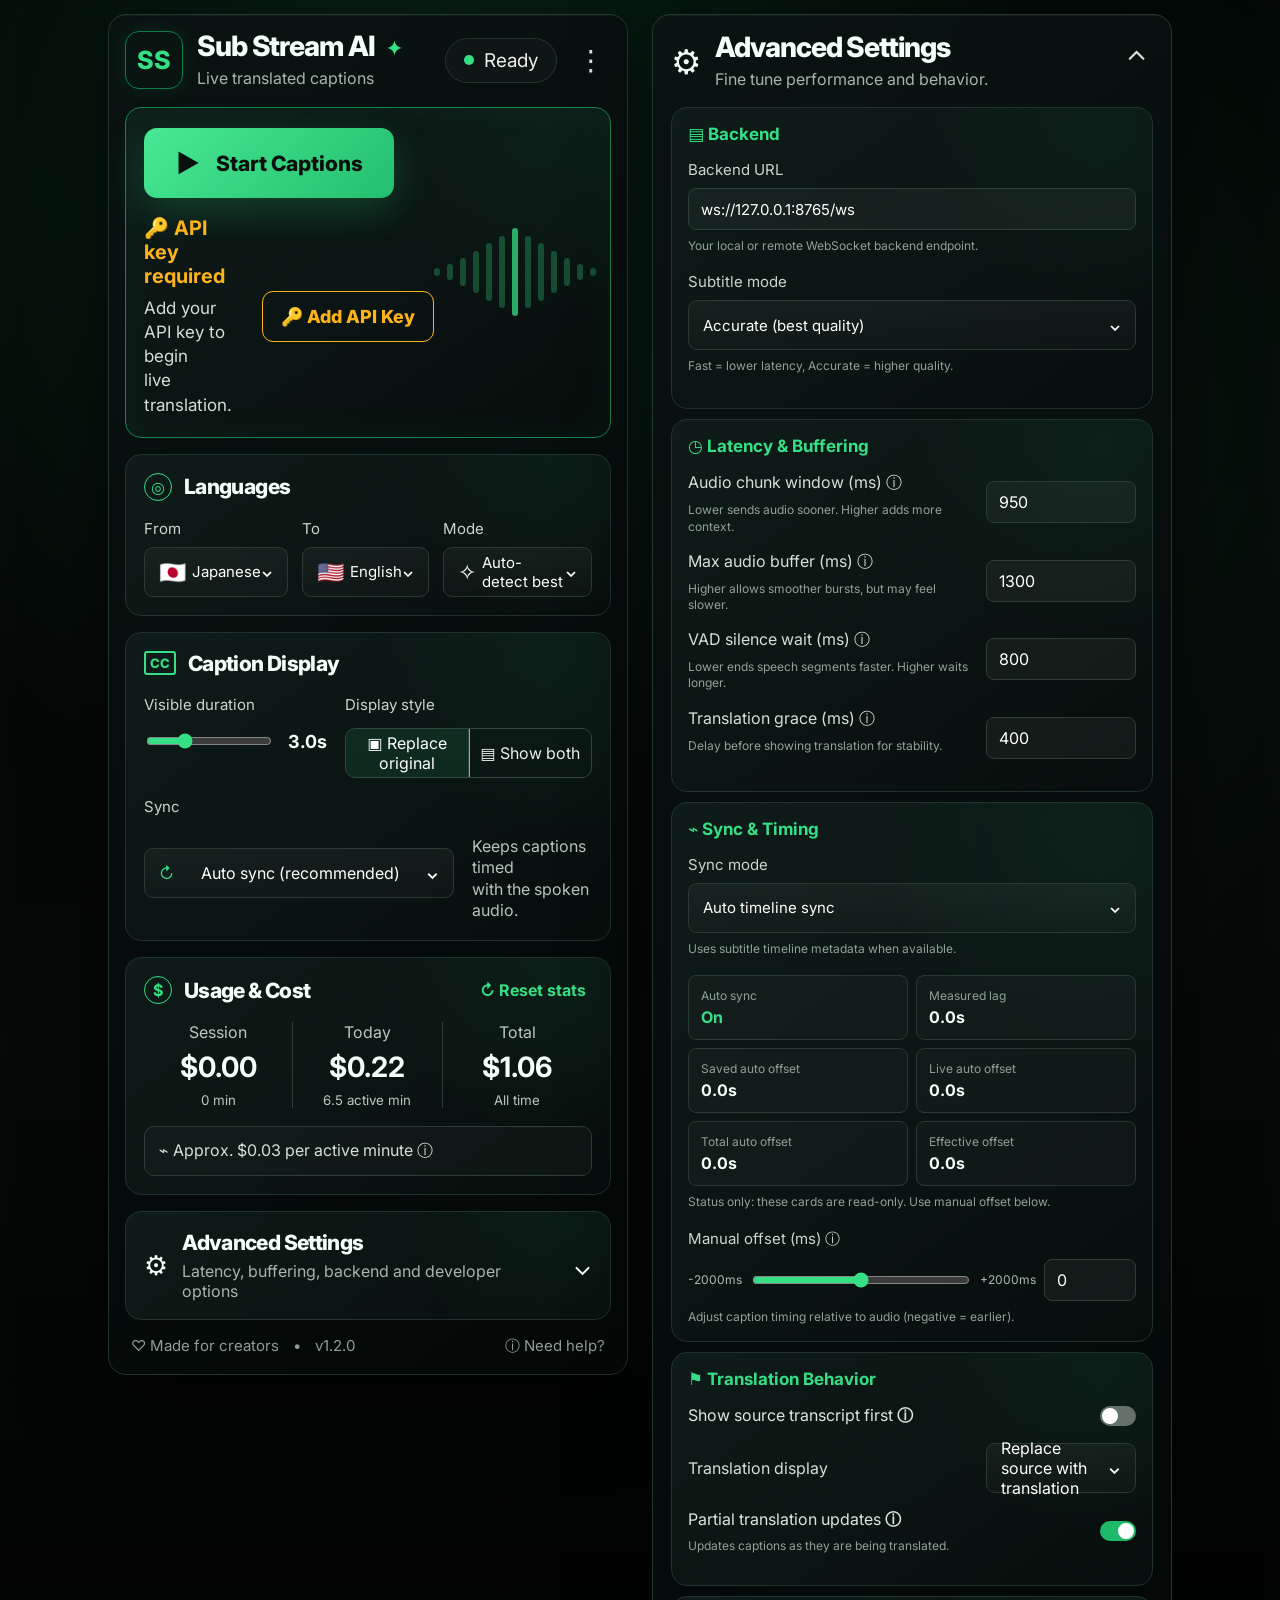
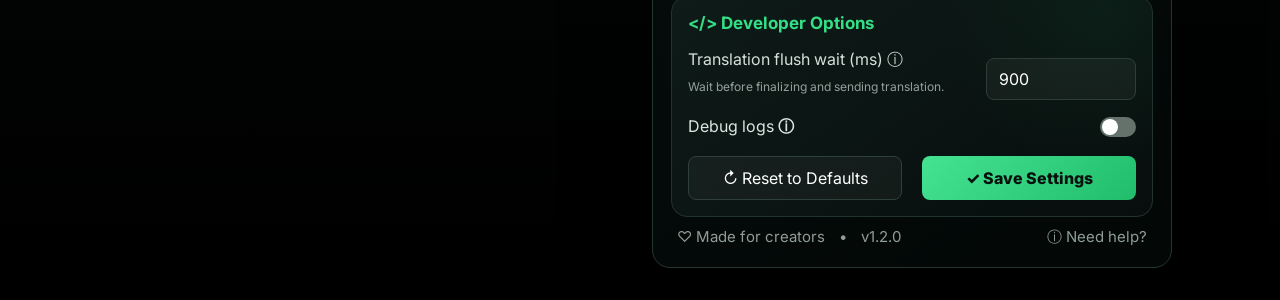
==== design/index.html @ 45dafe9e "feat: enhance UI with advanced settings panel and language badges - Added advanced settings panel to" ====
<!doctype html>
<html lang="en">
<head>
  <meta charset="utf-8" />
  <meta name="viewport" content="width=device-width, initial-scale=1" />
  <title>Sub Stream AI — UI Preview</title>
  <link rel="preconnect" href="https://fonts.googleapis.com">
  <link rel="preconnect" href="https://fonts.gstatic.com" crossorigin>
  <link href="https://fonts.googleapis.com/css2?family=Inter:wght@400;500;600;700;800&display=swap" rel="stylesheet">
  <link rel="stylesheet" href="./styles.css" />
</head>
<body>
  <main class="stage">
    <section class="shell popup">
      <header class="app-header">
        <div class="logo" aria-hidden="true">SS</div>
        <div class="brand">
          <h1>Sub Stream AI <span class="spark">✦</span></h1>
          <p>Live translated captions</p>
        </div>
        <div class="status-pill"><span></span>Ready</div>
        <button class="icon-btn kebab" aria-label="More options">⋮</button>
      </header>

      <section class="hero-card">
        <div class="hero-left">
          <button id="startBtn" class="start-btn"><span class="play">▶</span><span>Start Captions</span></button>
          <div class="api-row">
            <div>
              <h2><span>🔑</span> API key required</h2>
              <p>Add your API key to begin<br/>live translation.</p>
            </div>
            <button class="outline-key"><span>🔑</span> Add API Key</button>
          </div>
        </div>
        <div class="wave" aria-hidden="true">
          <i></i><i></i><i></i><i></i><i></i><i></i><i></i><i></i><i></i><i></i><i></i><i></i><i></i>
        </div>
      </section>

      <section class="card">
        <div class="section-title"><span class="icon">◎</span><h2>Languages</h2></div>
        <div class="language-grid">
          <label>From
            <button class="select"><span class="flag">🇯🇵</span> Japanese <b>⌄</b></button>
          </label>
          <label>To
            <button class="select"><span class="flag">🇺🇸</span> English <b>⌄</b></button>
          </label>
          <label>Mode
            <button class="select"><span class="flag">✧</span> Auto-detect best <b>⌄</b></button>
          </label>
        </div>
      </section>

      <section class="card caption-card">
        <div class="section-title"><span class="cc">CC</span><h2>Caption Display</h2></div>
        <div class="caption-grid">
          <div class="field">
            <label>Visible duration</label>
            <div class="range-row">
              <input type="range" min="1" max="8" value="3" step=".5" />
              <strong>3.0s</strong>
            </div>
          </div>
          <div class="field">
            <label>Display style</label>
            <div class="segmented">
              <button class="active">▣ Replace original</button>
              <button>▤ Show both</button>
            </div>
          </div>
          <div class="field wide">
            <label>Sync</label>
            <div class="sync-row">
              <button class="select wide-select"><span class="green">↻</span> Auto sync (recommended) <b>⌄</b></button>
              <p>Keeps captions timed<br/>with the spoken audio.</p>
            </div>
          </div>
        </div>
      </section>

      <section class="card cost-card">
        <div class="section-title row-between">
          <div><span class="money">$</span><h2>Usage & Cost</h2></div>
          <button class="text-btn">↻ Reset stats</button>
        </div>
        <div class="cost-grid">
          <div><span>Session</span><strong>$0.00</strong><small>0 min</small></div>
          <div><span>Today</span><strong>$0.22</strong><small>6.5 active min</small></div>
          <div><span>Total</span><strong>$1.06</strong><small>All time</small></div>
        </div>
        <div class="estimate">⌁ Approx. $0.03 per active minute <span>ⓘ</span></div>
      </section>

      <section id="advancedToggle" class="card advanced-summary" role="button" tabindex="0">
        <span class="gear">⚙</span>
        <div>
          <h2>Advanced Settings</h2>
          <p>Latency, buffering, backend and developer options</p>
        </div>
        <span class="chev">⌄</span>
      </section>

      <footer class="footer">
        <span>♡ Made for creators</span>
        <span>•</span>
        <span>v1.2.0</span>
        <span class="push">ⓘ Need help?</span>
      </footer>
    </section>

    <section id="advancedPanel" class="shell advanced-panel">
      <header class="adv-header">
        <span class="gear large">⚙</span>
        <div>
          <h1>Advanced Settings</h1>
          <p>Fine tune performance and behavior.</p>
        </div>
        <button class="icon-btn collapse" aria-label="Collapse advanced settings">⌃</button>
      </header>

      <section class="adv-card">
        <h2>▤ Backend</h2>
        <label class="stack">Backend URL
          <input value="ws://127.0.0.1:8765/ws">
          <small>Your local or remote WebSocket backend endpoint.</small>
        </label>
        <label class="stack">Subtitle mode
          <button class="select input-like">Accurate (best quality) <b>⌄</b></button>
          <small>Fast = lower latency, Accurate = higher quality.</small>
        </label>
      </section>

      <section class="adv-card">
        <h2>◷ Latency & Buffering</h2>
        <div class="setting-row">
          <div><label>Audio chunk window (ms) <span>ⓘ</span></label><small>Lower sends audio sooner. Higher adds more context.</small></div>
          <input type="number" value="950">
        </div>
        <div class="setting-row">
          <div><label>Max audio buffer (ms) <span>ⓘ</span></label><small>Higher allows smoother bursts, but may feel slower.</small></div>
          <input type="number" value="1300">
        </div>
        <div class="setting-row">
          <div><label>VAD silence wait (ms) <span>ⓘ</span></label><small>Lower ends speech segments faster. Higher waits longer.</small></div>
          <input type="number" value="800">
        </div>
        <div class="setting-row">
          <div><label>Translation grace (ms) <span>ⓘ</span></label><small>Delay before showing translation for stability.</small></div>
          <input type="number" value="400">
        </div>
      </section>

      <section class="adv-card">
        <h2>⌁ Sync & Timing</h2>
        <label class="stack">Sync mode
          <button class="select input-like">Auto timeline sync <b>⌄</b></button>
          <small>Uses subtitle timeline metadata when available.</small>
        </label>
        <div class="mini-grid">
          <div><span>Auto sync</span><strong class="green">On</strong></div>
          <div><span>Measured lag</span><strong>0.0s</strong></div>
          <div><span>Saved auto offset</span><strong>0.0s</strong></div>
          <div><span>Live auto offset</span><strong>0.0s</strong></div>
          <div><span>Total auto offset</span><strong>0.0s</strong></div>
          <div><span>Effective offset</span><strong>0.0s</strong></div>
        </div>
        <p class="tiny-note">Status only: these cards are read-only. Use manual offset below.</p>
        <div class="manual">
          <label>Manual offset (ms) <span>ⓘ</span></label>
          <div class="range-row">
            <span>-2000ms</span><input type="range" min="-2000" max="2000" value="0"><span>+2000ms</span>
            <input type="number" value="0">
          </div>
          <small>Adjust caption timing relative to audio (negative = earlier).</small>
        </div>
      </section>

      <section class="adv-card">
        <h2>⚑ Translation Behavior</h2>
        <div class="toggle-row"><span>Show source transcript first <b>ⓘ</b></span><label class="switch"><input type="checkbox"><i></i></label></div>
        <div class="setting-row simple"><label>Translation display</label><button class="select input-like">Replace source with translation <b>⌄</b></button></div>
        <div class="toggle-row"><span>Partial translation updates <b>ⓘ</b><small>Updates captions as they are being translated.</small></span><label class="switch"><input checked type="checkbox"><i></i></label></div>
      </section>

      <section class="adv-card">
        <h2>&lt;/&gt; Developer Options</h2>
        <div class="setting-row">
          <div><label>Translation flush wait (ms) <span>ⓘ</span></label><small>Wait before finalizing and sending translation.</small></div>
          <input type="number" value="900">
        </div>
        <div class="toggle-row"><span>Debug logs <b>ⓘ</b></span><label class="switch"><input type="checkbox"><i></i></label></div>
        <div class="button-row">
          <button class="secondary">↻ Reset to Defaults</button>
          <button class="save">✓ Save Settings</button>
        </div>
      </section>

      <footer class="footer">
        <span>♡ Made for creators</span>
        <span>•</span>
        <span>v1.2.0</span>
        <span class="push">ⓘ Need help?</span>
      </footer>
    </section>
  </main>

  <script src="./script.js"></script>
</body>
</html>
---- design/styles.css ----
:root{
  --bg:#020605;--panel:#08100f;--card:#0d1715;--card2:#101d19;--stroke:#20332e;
  --stroke2:#2c453d;--green:#35df86;--green2:#1dbb69;--text:#f3fff8;--muted:#a7b5ae;
  --muted2:#798b83;--amber:#ffb31a;--shadow:0 24px 80px rgba(0,0,0,.55);
}
*{box-sizing:border-box}
body{
  margin:0;min-height:100vh;font-family:Inter,system-ui,-apple-system,Segoe UI,sans-serif;color:var(--text);
  background:
    radial-gradient(circle at 30% 8%,rgba(53,223,134,.14),transparent 34%),
    radial-gradient(circle at 74% 20%,rgba(53,223,134,.08),transparent 38%),
    linear-gradient(180deg,#010302,#050807 55%,#000);
}
button,input{font:inherit}
.stage{display:flex;gap:24px;align-items:flex-start;justify-content:center;padding:14px 10px 32px;min-width:1080px}
.shell{
  background:linear-gradient(145deg,rgba(10,19,18,.96),rgba(3,8,7,.98));
  border:1px solid #23362f;border-radius:18px;box-shadow:var(--shadow),inset 0 1px 0 rgba(255,255,255,.04);
}
.popup{width:520px;padding:16px}
.advanced-panel{width:520px;padding:18px}
.app-header,.adv-header{display:flex;align-items:center;gap:14px;margin-bottom:18px}
.logo{width:58px;height:58px;border-radius:14px;border:1px solid #0d7f49;background:#071410;display:grid;place-items:center;color:var(--green);font-weight:800;font-size:25px;box-shadow:0 0 24px rgba(53,223,134,.09)}
.brand{flex:1}.brand h1,.adv-header h1{font-size:28px;line-height:1;margin:0 0 8px;font-weight:800;letter-spacing:-.04em}.brand p,.adv-header p{margin:0;color:var(--muted);font-size:16px}.spark{color:var(--green);font-size:22px;margin-left:6px}
.status-pill{border:1px solid #24352f;border-radius:999px;padding:10px 18px;color:#eee;font-size:19px;display:flex;align-items:center;gap:10px;background:rgba(255,255,255,.02)}
.status-pill span{width:10px;height:10px;border-radius:50%;background:var(--green)}
.icon-btn{background:transparent;border:0;color:#d9e3dd;font-size:28px;padding:4px 6px;cursor:pointer}.kebab{line-height:1}
.hero-card,.card,.adv-card{
  border:1px solid var(--stroke);border-radius:16px;background:
    radial-gradient(circle at 90% 8%,rgba(53,223,134,.05),transparent 34%),
    linear-gradient(145deg,rgba(15,28,25,.95),rgba(7,14,13,.95));
}
.hero-card{border-color:#19834c;display:flex;align-items:center;justify-content:space-between;padding:20px 18px;margin-bottom:16px;box-shadow:inset 0 0 40px rgba(53,223,134,.05)}
.start-btn{width:250px;height:70px;border:0;border-radius:13px;background:linear-gradient(135deg,#48e894,#24bf6e);font-size:21px;font-weight:800;color:#07100d;display:flex;align-items:center;justify-content:center;gap:16px;box-shadow:0 12px 38px rgba(37,201,113,.25);cursor:pointer}
.play{font-size:25px}.api-row{margin-top:18px;display:flex;align-items:center;gap:30px}
.api-row h2{margin:0 0 8px;color:var(--amber);font-size:20px}.api-row p{margin:0;color:#d4ddd8;font-size:17px;line-height:1.42}
.outline-key{border:1px solid var(--amber);border-radius:11px;background:transparent;color:var(--amber);font-weight:800;font-size:18px;padding:14px 18px;white-space:nowrap;cursor:pointer}
.wave{display:flex;gap:7px;align-items:center;padding-right:18px}
.wave i{width:6px;background:var(--green);border-radius:999px;opacity:.28;animation:pulse 1.4s ease-in-out infinite}
.wave i:nth-child(1),.wave i:nth-child(13){height:8px}.wave i:nth-child(2),.wave i:nth-child(12){height:16px}.wave i:nth-child(3),.wave i:nth-child(11){height:28px}.wave i:nth-child(4),.wave i:nth-child(10){height:42px}.wave i:nth-child(5),.wave i:nth-child(9){height:58px}.wave i:nth-child(6),.wave i:nth-child(8){height:72px}.wave i:nth-child(7){height:88px;opacity:.75}
@keyframes pulse{50%{opacity:.85;transform:scaleY(.7)}}.wave i:nth-child(2n){animation-delay:.16s}.wave i:nth-child(3n){animation-delay:.3s}
.card{padding:18px;margin-bottom:16px}
.section-title{display:flex;align-items:center;gap:12px;margin-bottom:18px}.section-title h2,.advanced-summary h2{font-size:21px;margin:0;font-weight:800;letter-spacing:-.03em}.icon,.money{color:var(--green);border:1px solid var(--green);border-radius:50%;width:28px;height:28px;display:grid;place-items:center;font-weight:700}.cc{color:var(--green);border:2px solid var(--green);border-radius:3px;font-size:13px;font-weight:800;padding:2px 4px}.row-between{justify-content:space-between}.row-between>div{display:flex;align-items:center;gap:12px}
.language-grid{display:grid;grid-template-columns:1fr 1fr 1.2fr;gap:14px}.language-grid label,.field label,.stack,.manual label{color:#cbd6d0;font-size:15px}
.select,.input-like{margin-top:9px;width:100%;height:50px;border-radius:9px;border:1px solid #2a3934;background:linear-gradient(180deg,rgba(255,255,255,.045),rgba(255,255,255,.02));color:#fff;display:flex;align-items:center;justify-content:space-between;padding:0 14px;text-align:left;cursor:pointer}.flag{font-size:22px;margin-right:6px}
.caption-grid{display:grid;grid-template-columns:1fr 1.35fr;gap:18px}.field.wide{grid-column:1/-1}.range-row{display:flex;align-items:center;gap:14px;margin-top:17px}.range-row strong{font-size:18px}
input[type=range]{accent-color:var(--green);width:100%}.segmented{margin-top:14px;display:flex;border:1px solid #33463f;border-radius:10px;overflow:hidden}.segmented button{flex:1;height:48px;border:0;border-right:1px solid #33463f;background:transparent;color:#e9f2ed;cursor:pointer}.segmented button:last-child{border-right:0}.segmented .active{background:rgba(53,223,134,.1);outline:1px solid var(--green);color:#fff}
.sync-row{display:flex;gap:18px;align-items:center}.wide-select{max-width:310px}.green{color:var(--green)!important}.sync-row p{margin:20px 0 0;color:#b7c4bd;line-height:1.35}
.text-btn{background:transparent;border:0;color:var(--green);font-weight:700;cursor:pointer}.cost-grid{display:grid;grid-template-columns:repeat(3,1fr);text-align:center}.cost-grid div{border-right:1px solid #2c3e38}.cost-grid div:last-child{border:0}.cost-grid span,.cost-grid small{display:block;color:#bbc8c2}.cost-grid strong{display:block;font-size:28px;margin:8px 0}.estimate{border:1px solid #2a3d36;border-radius:10px;padding:13px 14px;margin-top:18px;color:#d5dfda;background:rgba(255,255,255,.025)}
.advanced-summary{display:flex;align-items:center;gap:14px;cursor:pointer}.advanced-summary p{margin:6px 0 0;color:var(--muted)}.gear{font-size:27px}.chev{margin-left:auto;font-size:25px}.footer{display:flex;gap:14px;color:#8f9d96;font-size:15px;padding:0 6px 2px}.push{margin-left:auto}
.adv-header{margin-bottom:18px}.large{font-size:34px}.collapse{margin-left:auto}
.adv-card{padding:16px;margin-bottom:10px}.adv-card h2{margin:0 0 16px;color:var(--green);font-size:17px}.stack{display:block;margin-bottom:18px}.stack small,.setting-row small,.manual small,.tiny-note{display:block;color:#91a19a;font-size:12px;margin-top:8px;line-height:1.35}
input[type=text],.adv-card input:not([type=range]),.stack input{
  height:42px;border-radius:8px;border:1px solid #2d3e38;background:rgba(255,255,255,.045);color:#fff;padding:0 12px;width:100%;margin-top:9px
}
.setting-row{display:grid;grid-template-columns:1fr 150px;gap:16px;align-items:start;margin-bottom:16px}.setting-row label{color:#d5dfda}.setting-row input{margin:0}.simple{align-items:center}.simple .input-like{margin:0}
.mini-grid{display:grid;grid-template-columns:1fr 1fr;gap:8px}.mini-grid div{border:1px solid #263a33;border-radius:8px;background:rgba(255,255,255,.025);padding:12px}.mini-grid span{display:block;color:#8fa098;font-size:12px}.mini-grid strong{display:block;margin-top:4px}
.manual{margin-top:18px}.manual .range-row{margin-top:10px;gap:8px}.manual .range-row span{font-size:12px;color:#acbbb4}.manual input[type=number]{width:92px;margin:0}
.toggle-row{display:flex;align-items:center;justify-content:space-between;gap:18px;margin-bottom:16px;color:#dce6e1}.toggle-row small{display:block;color:#91a19a;font-size:12px;margin-top:7px}.switch input{display:none}.switch i{display:block;width:36px;height:20px;border-radius:999px;background:#65716b;position:relative}.switch i:before{content:"";position:absolute;width:16px;height:16px;border-radius:50%;left:2px;top:2px;background:white;transition:.2s}.switch input:checked+i{background:var(--green2)}.switch input:checked+i:before{left:18px}
.button-row{display:grid;grid-template-columns:1fr 1fr;gap:20px;margin-top:18px}.secondary,.save{height:44px;border-radius:8px;cursor:pointer}.secondary{background:rgba(255,255,255,.04);border:1px solid #2f403a;color:#fff}.save{background:linear-gradient(135deg,#44e391,#21bd6d);border:0;color:#07100d;font-weight:800}
@media(max-width:1080px){.stage{min-width:0;flex-direction:column;align-items:center}.popup,.advanced-panel{width:min(520px,calc(100vw - 20px))}.language-grid,.caption-grid{grid-template-columns:1fr}.sync-row{display:block}.hero-card{display:block}.wave{margin-top:24px;justify-content:center}.api-row{display:block}.outline-key{margin-top:14px}.setting-row{grid-template-columns:1fr}.language-grid label{min-width:0}}
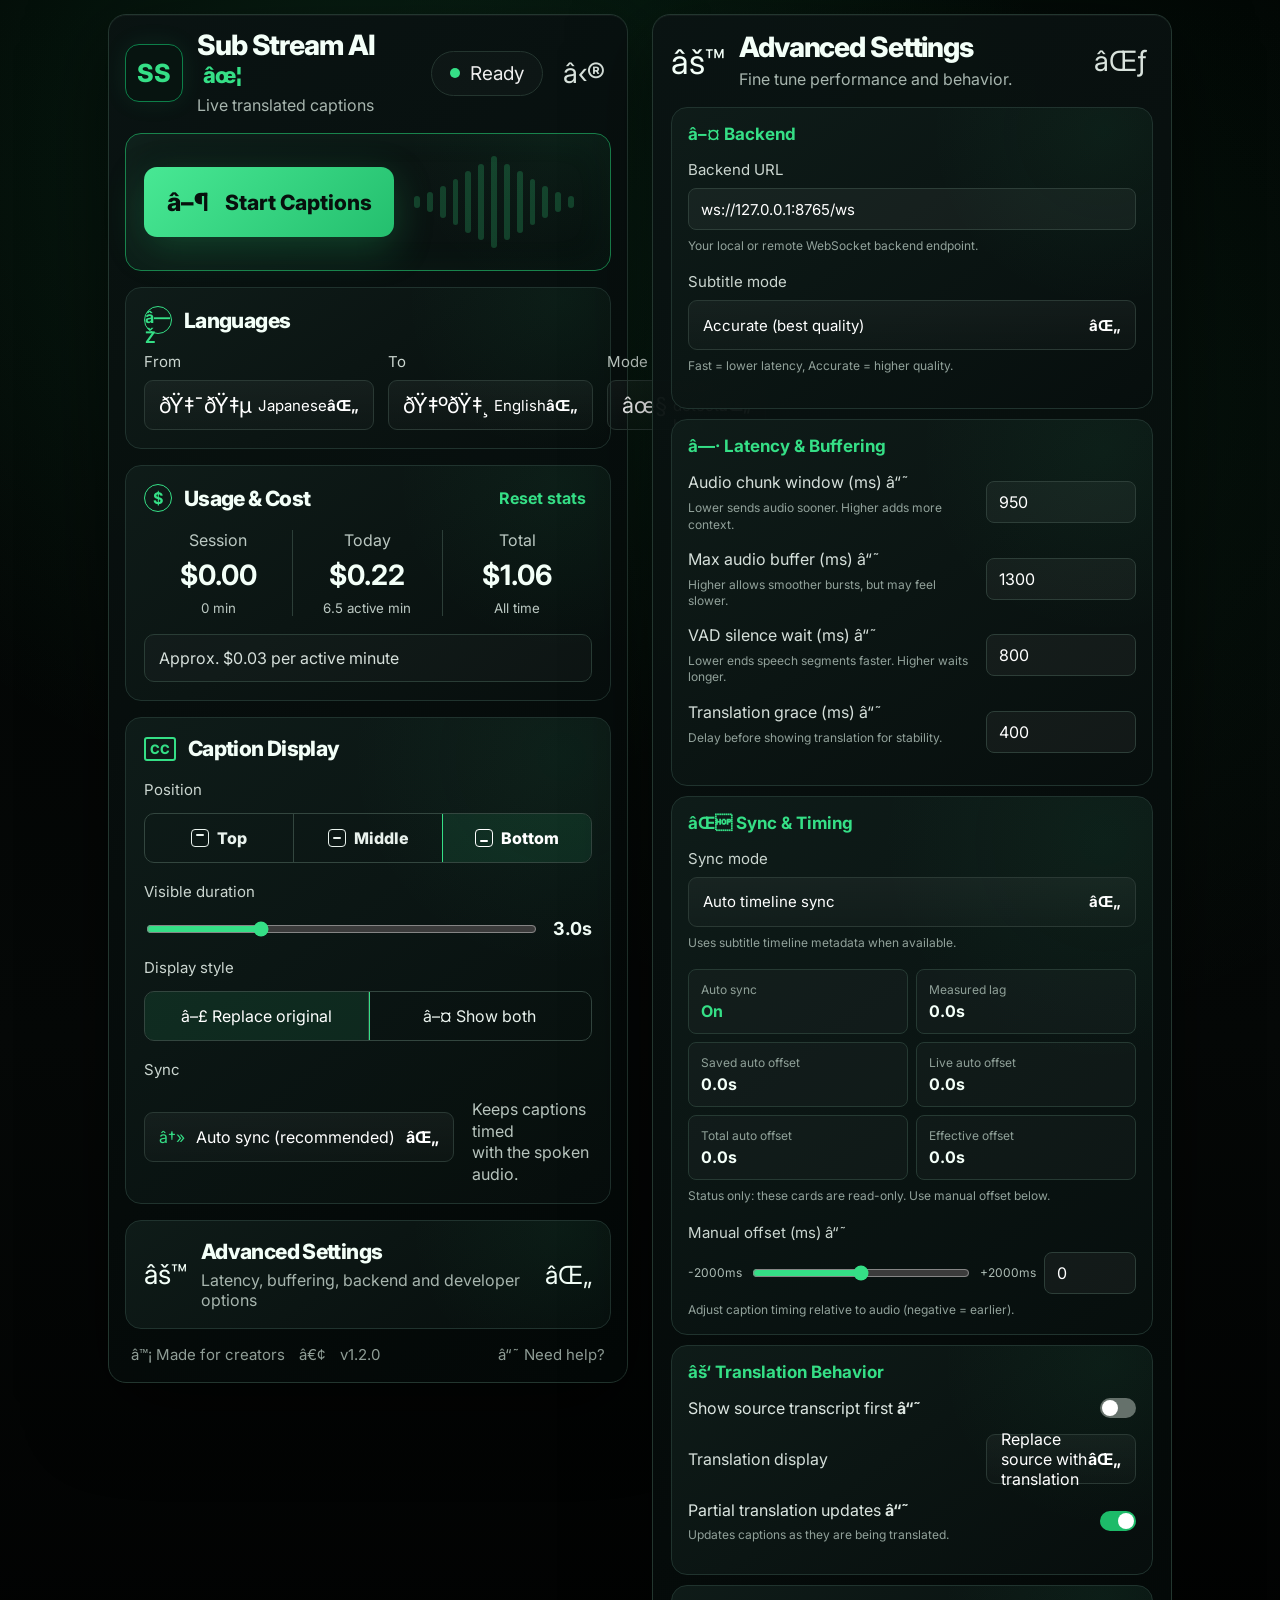
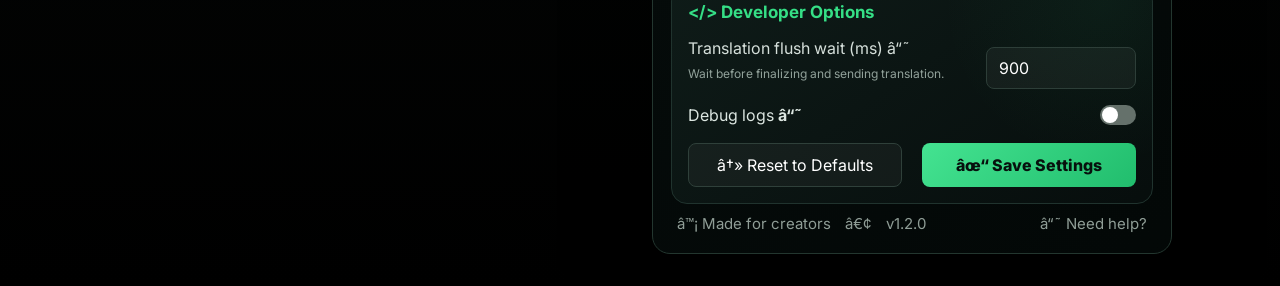
==== commit 2064cbee: "Add flag SVGs and NOTICE file for licensing information - Created a NOTICE.md file to document the s" ====
--- a/design/index.html
+++ b/design/index.html
@@ -1,9 +1,9 @@
-<!doctype html>
+﻿<!doctype html>
 <html lang="en">
 <head>
   <meta charset="utf-8" />
   <meta name="viewport" content="width=device-width, initial-scale=1" />
-  <title>Sub Stream AI — UI Preview</title>
+  <title>Sub Stream AI â€” UI Preview</title>
   <link rel="preconnect" href="https://fonts.googleapis.com">
   <link rel="preconnect" href="https://fonts.gstatic.com" crossorigin>
   <link href="https://fonts.googleapis.com/css2?family=Inter:wght@400;500;600;700;800&display=swap" rel="stylesheet">
@@ -15,22 +15,22 @@
       <header class="app-header">
         <div class="logo" aria-hidden="true">SS</div>
         <div class="brand">
-          <h1>Sub Stream AI <span class="spark">✦</span></h1>
+          <h1>Sub Stream AI <span class="spark">âœ¦</span></h1>
           <p>Live translated captions</p>
         </div>
         <div class="status-pill"><span></span>Ready</div>
-        <button class="icon-btn kebab" aria-label="More options">⋮</button>
+        <button class="icon-btn kebab" aria-label="More options">â‹®</button>
       </header>
 
       <section class="hero-card">
         <div class="hero-left">
-          <button id="startBtn" class="start-btn"><span class="play">▶</span><span>Start Captions</span></button>
+          <button id="startBtn" class="start-btn"><span class="play">â–¶</span><span>Start Captions</span></button>
           <div class="api-row">
             <div>
-              <h2><span>🔑</span> API key required</h2>
+              <h2><span>ðŸ”‘</span> API key required</h2>
               <p>Add your API key to begin<br/>live translation.</p>
             </div>
-            <button class="outline-key"><span>🔑</span> Add API Key</button>
+            <button class="outline-key"><span>ðŸ”‘</span> Add API Key</button>
           </div>
         </div>
         <div class="wave" aria-hidden="true">
@@ -39,123 +39,131 @@
       </section>
 
       <section class="card">
-        <div class="section-title"><span class="icon">◎</span><h2>Languages</h2></div>
+        <div class="section-title"><span class="icon">â—Ž</span><h2>Languages</h2></div>
         <div class="language-grid">
           <label>From
-            <button class="select"><span class="flag">🇯🇵</span> Japanese <b>⌄</b></button>
+            <button class="select"><span class="flag">ðŸ‡¯ðŸ‡µ</span> Japanese <b>âŒ„</b></button>
           </label>
           <label>To
-            <button class="select"><span class="flag">🇺🇸</span> English <b>⌄</b></button>
+            <button class="select"><span class="flag">ðŸ‡ºðŸ‡¸</span> English <b>âŒ„</b></button>
           </label>
           <label>Mode
-            <button class="select"><span class="flag">✧</span> Auto-detect best <b>⌄</b></button>
+            <button class="select"><span class="flag">âœ§</span> Auto-detect best <b>âŒ„</b></button>
           </label>
         </div>
+      </section>
+
+      <section class="card cost-card">
+        <div class="section-title row-between">
+          <div><span class="money">$</span><h2>Usage & Cost</h2></div>
+          <button class="text-btn">Reset stats</button>
+        </div>
+        <div class="cost-grid">
+          <div><span>Session</span><strong>$0.00</strong><small>0 min</small></div>
+          <div><span>Today</span><strong>$0.22</strong><small>6.5 active min</small></div>
+          <div><span>Total</span><strong>$1.06</strong><small>All time</small></div>
+        </div>
+        <div class="estimate">Approx. $0.03 per active minute</div>
       </section>
 
       <section class="card caption-card">
         <div class="section-title"><span class="cc">CC</span><h2>Caption Display</h2></div>
         <div class="caption-grid">
-          <div class="field">
+          <div class="field wide">
+            <label>Position</label>
+            <div class="segmented position-segment">
+              <button><span class="pos-icon top"></span>Top</button>
+              <button><span class="pos-icon middle"></span>Middle</button>
+              <button class="active"><span class="pos-icon bottom"></span>Bottom</button>
+            </div>
+          </div>
+          <div class="field wide">
             <label>Visible duration</label>
             <div class="range-row">
               <input type="range" min="1" max="8" value="3" step=".5" />
               <strong>3.0s</strong>
             </div>
           </div>
-          <div class="field">
+          <div class="field wide">
             <label>Display style</label>
             <div class="segmented">
-              <button class="active">▣ Replace original</button>
-              <button>▤ Show both</button>
+              <button class="active">â–£ Replace original</button>
+              <button>â–¤ Show both</button>
             </div>
           </div>
           <div class="field wide">
             <label>Sync</label>
             <div class="sync-row">
-              <button class="select wide-select"><span class="green">↻</span> Auto sync (recommended) <b>⌄</b></button>
+              <button class="select wide-select"><span class="green">â†»</span> Auto sync (recommended) <b>âŒ„</b></button>
               <p>Keeps captions timed<br/>with the spoken audio.</p>
             </div>
           </div>
         </div>
       </section>
 
-      <section class="card cost-card">
-        <div class="section-title row-between">
-          <div><span class="money">$</span><h2>Usage & Cost</h2></div>
-          <button class="text-btn">↻ Reset stats</button>
-        </div>
-        <div class="cost-grid">
-          <div><span>Session</span><strong>$0.00</strong><small>0 min</small></div>
-          <div><span>Today</span><strong>$0.22</strong><small>6.5 active min</small></div>
-          <div><span>Total</span><strong>$1.06</strong><small>All time</small></div>
-        </div>
-        <div class="estimate">⌁ Approx. $0.03 per active minute <span>ⓘ</span></div>
-      </section>
-
       <section id="advancedToggle" class="card advanced-summary" role="button" tabindex="0">
-        <span class="gear">⚙</span>
+        <span class="gear">âš™</span>
         <div>
           <h2>Advanced Settings</h2>
           <p>Latency, buffering, backend and developer options</p>
         </div>
-        <span class="chev">⌄</span>
+        <span class="chev">âŒ„</span>
       </section>
 
       <footer class="footer">
-        <span>♡ Made for creators</span>
-        <span>•</span>
+        <span>â™¡ Made for creators</span>
+        <span>â€¢</span>
         <span>v1.2.0</span>
-        <span class="push">ⓘ Need help?</span>
+        <span class="push">â“˜ Need help?</span>
       </footer>
     </section>
 
     <section id="advancedPanel" class="shell advanced-panel">
       <header class="adv-header">
-        <span class="gear large">⚙</span>
+        <span class="gear large">âš™</span>
         <div>
           <h1>Advanced Settings</h1>
           <p>Fine tune performance and behavior.</p>
         </div>
-        <button class="icon-btn collapse" aria-label="Collapse advanced settings">⌃</button>
+        <button class="icon-btn collapse" aria-label="Collapse advanced settings">âŒƒ</button>
       </header>
 
       <section class="adv-card">
-        <h2>▤ Backend</h2>
+        <h2>â–¤ Backend</h2>
         <label class="stack">Backend URL
           <input value="ws://127.0.0.1:8765/ws">
           <small>Your local or remote WebSocket backend endpoint.</small>
         </label>
         <label class="stack">Subtitle mode
-          <button class="select input-like">Accurate (best quality) <b>⌄</b></button>
+          <button class="select input-like">Accurate (best quality) <b>âŒ„</b></button>
           <small>Fast = lower latency, Accurate = higher quality.</small>
         </label>
       </section>
 
       <section class="adv-card">
-        <h2>◷ Latency & Buffering</h2>
-        <div class="setting-row">
-          <div><label>Audio chunk window (ms) <span>ⓘ</span></label><small>Lower sends audio sooner. Higher adds more context.</small></div>
+        <h2>â—· Latency & Buffering</h2>
+        <div class="setting-row">
+          <div><label>Audio chunk window (ms) <span>â“˜</span></label><small>Lower sends audio sooner. Higher adds more context.</small></div>
           <input type="number" value="950">
         </div>
         <div class="setting-row">
-          <div><label>Max audio buffer (ms) <span>ⓘ</span></label><small>Higher allows smoother bursts, but may feel slower.</small></div>
+          <div><label>Max audio buffer (ms) <span>â“˜</span></label><small>Higher allows smoother bursts, but may feel slower.</small></div>
           <input type="number" value="1300">
         </div>
         <div class="setting-row">
-          <div><label>VAD silence wait (ms) <span>ⓘ</span></label><small>Lower ends speech segments faster. Higher waits longer.</small></div>
+          <div><label>VAD silence wait (ms) <span>â“˜</span></label><small>Lower ends speech segments faster. Higher waits longer.</small></div>
           <input type="number" value="800">
         </div>
         <div class="setting-row">
-          <div><label>Translation grace (ms) <span>ⓘ</span></label><small>Delay before showing translation for stability.</small></div>
+          <div><label>Translation grace (ms) <span>â“˜</span></label><small>Delay before showing translation for stability.</small></div>
           <input type="number" value="400">
         </div>
       </section>
 
       <section class="adv-card">
-        <h2>⌁ Sync & Timing</h2>
+        <h2>âŒ Sync & Timing</h2>
         <label class="stack">Sync mode
-          <button class="select input-like">Auto timeline sync <b>⌄</b></button>
+          <button class="select input-like">Auto timeline sync <b>âŒ„</b></button>
           <small>Uses subtitle timeline metadata when available.</small>
         </label>
         <div class="mini-grid">
@@ -168,7 +176,7 @@
         </div>
         <p class="tiny-note">Status only: these cards are read-only. Use manual offset below.</p>
         <div class="manual">
-          <label>Manual offset (ms) <span>ⓘ</span></label>
+          <label>Manual offset (ms) <span>â“˜</span></label>
           <div class="range-row">
             <span>-2000ms</span><input type="range" min="-2000" max="2000" value="0"><span>+2000ms</span>
             <input type="number" value="0">
@@ -178,30 +186,30 @@
       </section>
 
       <section class="adv-card">
-        <h2>⚑ Translation Behavior</h2>
-        <div class="toggle-row"><span>Show source transcript first <b>ⓘ</b></span><label class="switch"><input type="checkbox"><i></i></label></div>
-        <div class="setting-row simple"><label>Translation display</label><button class="select input-like">Replace source with translation <b>⌄</b></button></div>
-        <div class="toggle-row"><span>Partial translation updates <b>ⓘ</b><small>Updates captions as they are being translated.</small></span><label class="switch"><input checked type="checkbox"><i></i></label></div>
+        <h2>âš‘ Translation Behavior</h2>
+        <div class="toggle-row"><span>Show source transcript first <b>â“˜</b></span><label class="switch"><input type="checkbox"><i></i></label></div>
+        <div class="setting-row simple"><label>Translation display</label><button class="select input-like">Replace source with translation <b>âŒ„</b></button></div>
+        <div class="toggle-row"><span>Partial translation updates <b>â“˜</b><small>Updates captions as they are being translated.</small></span><label class="switch"><input checked type="checkbox"><i></i></label></div>
       </section>
 
       <section class="adv-card">
         <h2>&lt;/&gt; Developer Options</h2>
         <div class="setting-row">
-          <div><label>Translation flush wait (ms) <span>ⓘ</span></label><small>Wait before finalizing and sending translation.</small></div>
+          <div><label>Translation flush wait (ms) <span>â“˜</span></label><small>Wait before finalizing and sending translation.</small></div>
           <input type="number" value="900">
         </div>
-        <div class="toggle-row"><span>Debug logs <b>ⓘ</b></span><label class="switch"><input type="checkbox"><i></i></label></div>
+        <div class="toggle-row"><span>Debug logs <b>â“˜</b></span><label class="switch"><input type="checkbox"><i></i></label></div>
         <div class="button-row">
-          <button class="secondary">↻ Reset to Defaults</button>
-          <button class="save">✓ Save Settings</button>
+          <button class="secondary">â†» Reset to Defaults</button>
+          <button class="save">âœ“ Save Settings</button>
         </div>
       </section>
 
       <footer class="footer">
-        <span>♡ Made for creators</span>
-        <span>•</span>
+        <span>â™¡ Made for creators</span>
+        <span>â€¢</span>
         <span>v1.2.0</span>
-        <span class="push">ⓘ Need help?</span>
+        <span class="push">â“˜ Need help?</span>
       </footer>
     </section>
   </main>
--- a/design/styles.css
+++ b/design/styles.css
@@ -30,21 +30,22 @@
     radial-gradient(circle at 90% 8%,rgba(53,223,134,.05),transparent 34%),
     linear-gradient(145deg,rgba(15,28,25,.95),rgba(7,14,13,.95));
 }
-.hero-card{border-color:#19834c;display:flex;align-items:center;justify-content:space-between;padding:20px 18px;margin-bottom:16px;box-shadow:inset 0 0 40px rgba(53,223,134,.05)}
+.hero-card{border-color:#19834c;display:flex;align-items:center;justify-content:space-between;gap:20px;padding:20px 18px;margin-bottom:16px;box-shadow:inset 0 0 40px rgba(53,223,134,.05)}
 .start-btn{width:250px;height:70px;border:0;border-radius:13px;background:linear-gradient(135deg,#48e894,#24bf6e);font-size:21px;font-weight:800;color:#07100d;display:flex;align-items:center;justify-content:center;gap:16px;box-shadow:0 12px 38px rgba(37,201,113,.25);cursor:pointer}
-.play{font-size:25px}.api-row{margin-top:18px;display:flex;align-items:center;gap:30px}
+.play{font-size:25px}.api-row{display:none!important}
 .api-row h2{margin:0 0 8px;color:var(--amber);font-size:20px}.api-row p{margin:0;color:#d4ddd8;font-size:17px;line-height:1.42}
 .outline-key{border:1px solid var(--amber);border-radius:11px;background:transparent;color:var(--amber);font-weight:800;font-size:18px;padding:14px 18px;white-space:nowrap;cursor:pointer}
-.wave{display:flex;gap:7px;align-items:center;padding-right:18px}
-.wave i{width:6px;background:var(--green);border-radius:999px;opacity:.28;animation:pulse 1.4s ease-in-out infinite}
-.wave i:nth-child(1),.wave i:nth-child(13){height:8px}.wave i:nth-child(2),.wave i:nth-child(12){height:16px}.wave i:nth-child(3),.wave i:nth-child(11){height:28px}.wave i:nth-child(4),.wave i:nth-child(10){height:42px}.wave i:nth-child(5),.wave i:nth-child(9){height:58px}.wave i:nth-child(6),.wave i:nth-child(8){height:72px}.wave i:nth-child(7){height:88px;opacity:.75}
+.wave{--wave-level:.18;display:flex;gap:7px;align-items:center;min-width:150px;min-height:96px;padding-right:18px}
+.wave i{--bar-height:10px;width:6px;height:calc(var(--bar-height) + (var(--wave-level) * 24px));background:var(--green);border-radius:999px;opacity:.28;transform-origin:center;animation:pulse 1.4s ease-in-out infinite;transition:height .18s ease,opacity .18s ease,background .18s ease}
+.wave i:nth-child(1),.wave i:nth-child(13){--bar-height:8px}.wave i:nth-child(2),.wave i:nth-child(12){--bar-height:16px}.wave i:nth-child(3),.wave i:nth-child(11){--bar-height:28px}.wave i:nth-child(4),.wave i:nth-child(10){--bar-height:42px}.wave i:nth-child(5),.wave i:nth-child(9){--bar-height:58px}.wave i:nth-child(6),.wave i:nth-child(8){--bar-height:72px}.wave i:nth-child(7){--bar-height:88px;opacity:.75}
+.wave.idle i{animation-play-state:paused;opacity:.22}.wave.live i{opacity:.82;animation-duration:.9s}.wave.starting i{background:var(--amber);opacity:.62}
 @keyframes pulse{50%{opacity:.85;transform:scaleY(.7)}}.wave i:nth-child(2n){animation-delay:.16s}.wave i:nth-child(3n){animation-delay:.3s}
 .card{padding:18px;margin-bottom:16px}
 .section-title{display:flex;align-items:center;gap:12px;margin-bottom:18px}.section-title h2,.advanced-summary h2{font-size:21px;margin:0;font-weight:800;letter-spacing:-.03em}.icon,.money{color:var(--green);border:1px solid var(--green);border-radius:50%;width:28px;height:28px;display:grid;place-items:center;font-weight:700}.cc{color:var(--green);border:2px solid var(--green);border-radius:3px;font-size:13px;font-weight:800;padding:2px 4px}.row-between{justify-content:space-between}.row-between>div{display:flex;align-items:center;gap:12px}
 .language-grid{display:grid;grid-template-columns:1fr 1fr 1.2fr;gap:14px}.language-grid label,.field label,.stack,.manual label{color:#cbd6d0;font-size:15px}
 .select,.input-like{margin-top:9px;width:100%;height:50px;border-radius:9px;border:1px solid #2a3934;background:linear-gradient(180deg,rgba(255,255,255,.045),rgba(255,255,255,.02));color:#fff;display:flex;align-items:center;justify-content:space-between;padding:0 14px;text-align:left;cursor:pointer}.flag{font-size:22px;margin-right:6px}
 .caption-grid{display:grid;grid-template-columns:1fr 1.35fr;gap:18px}.field.wide{grid-column:1/-1}.range-row{display:flex;align-items:center;gap:14px;margin-top:17px}.range-row strong{font-size:18px}
-input[type=range]{accent-color:var(--green);width:100%}.segmented{margin-top:14px;display:flex;border:1px solid #33463f;border-radius:10px;overflow:hidden}.segmented button{flex:1;height:48px;border:0;border-right:1px solid #33463f;background:transparent;color:#e9f2ed;cursor:pointer}.segmented button:last-child{border-right:0}.segmented .active{background:rgba(53,223,134,.1);outline:1px solid var(--green);color:#fff}
+input[type=range]{accent-color:var(--green);width:100%}.segmented{margin-top:14px;display:flex;border:1px solid #33463f;border-radius:10px;overflow:hidden}.segmented button{flex:1;height:48px;border:0;border-right:1px solid #33463f;background:transparent;color:#e9f2ed;cursor:pointer}.segmented button:last-child{border-right:0}.segmented .active{background:rgba(53,223,134,.1);outline:1px solid var(--green);color:#fff}.position-segment button{display:flex;align-items:center;justify-content:center;gap:8px;font-weight:800}.pos-icon{width:18px;height:18px;border:1px solid currentColor;border-radius:4px;position:relative}.pos-icon:after{content:"";position:absolute;left:4px;right:4px;height:2px;background:currentColor;border-radius:2px}.pos-icon.top:after{top:4px}.pos-icon.middle:after{top:7px}.pos-icon.bottom:after{bottom:4px}
 .sync-row{display:flex;gap:18px;align-items:center}.wide-select{max-width:310px}.green{color:var(--green)!important}.sync-row p{margin:20px 0 0;color:#b7c4bd;line-height:1.35}
 .text-btn{background:transparent;border:0;color:var(--green);font-weight:700;cursor:pointer}.cost-grid{display:grid;grid-template-columns:repeat(3,1fr);text-align:center}.cost-grid div{border-right:1px solid #2c3e38}.cost-grid div:last-child{border:0}.cost-grid span,.cost-grid small{display:block;color:#bbc8c2}.cost-grid strong{display:block;font-size:28px;margin:8px 0}.estimate{border:1px solid #2a3d36;border-radius:10px;padding:13px 14px;margin-top:18px;color:#d5dfda;background:rgba(255,255,255,.025)}
 .advanced-summary{display:flex;align-items:center;gap:14px;cursor:pointer}.advanced-summary p{margin:6px 0 0;color:var(--muted)}.gear{font-size:27px}.chev{margin-left:auto;font-size:25px}.footer{display:flex;gap:14px;color:#8f9d96;font-size:15px;padding:0 6px 2px}.push{margin-left:auto}
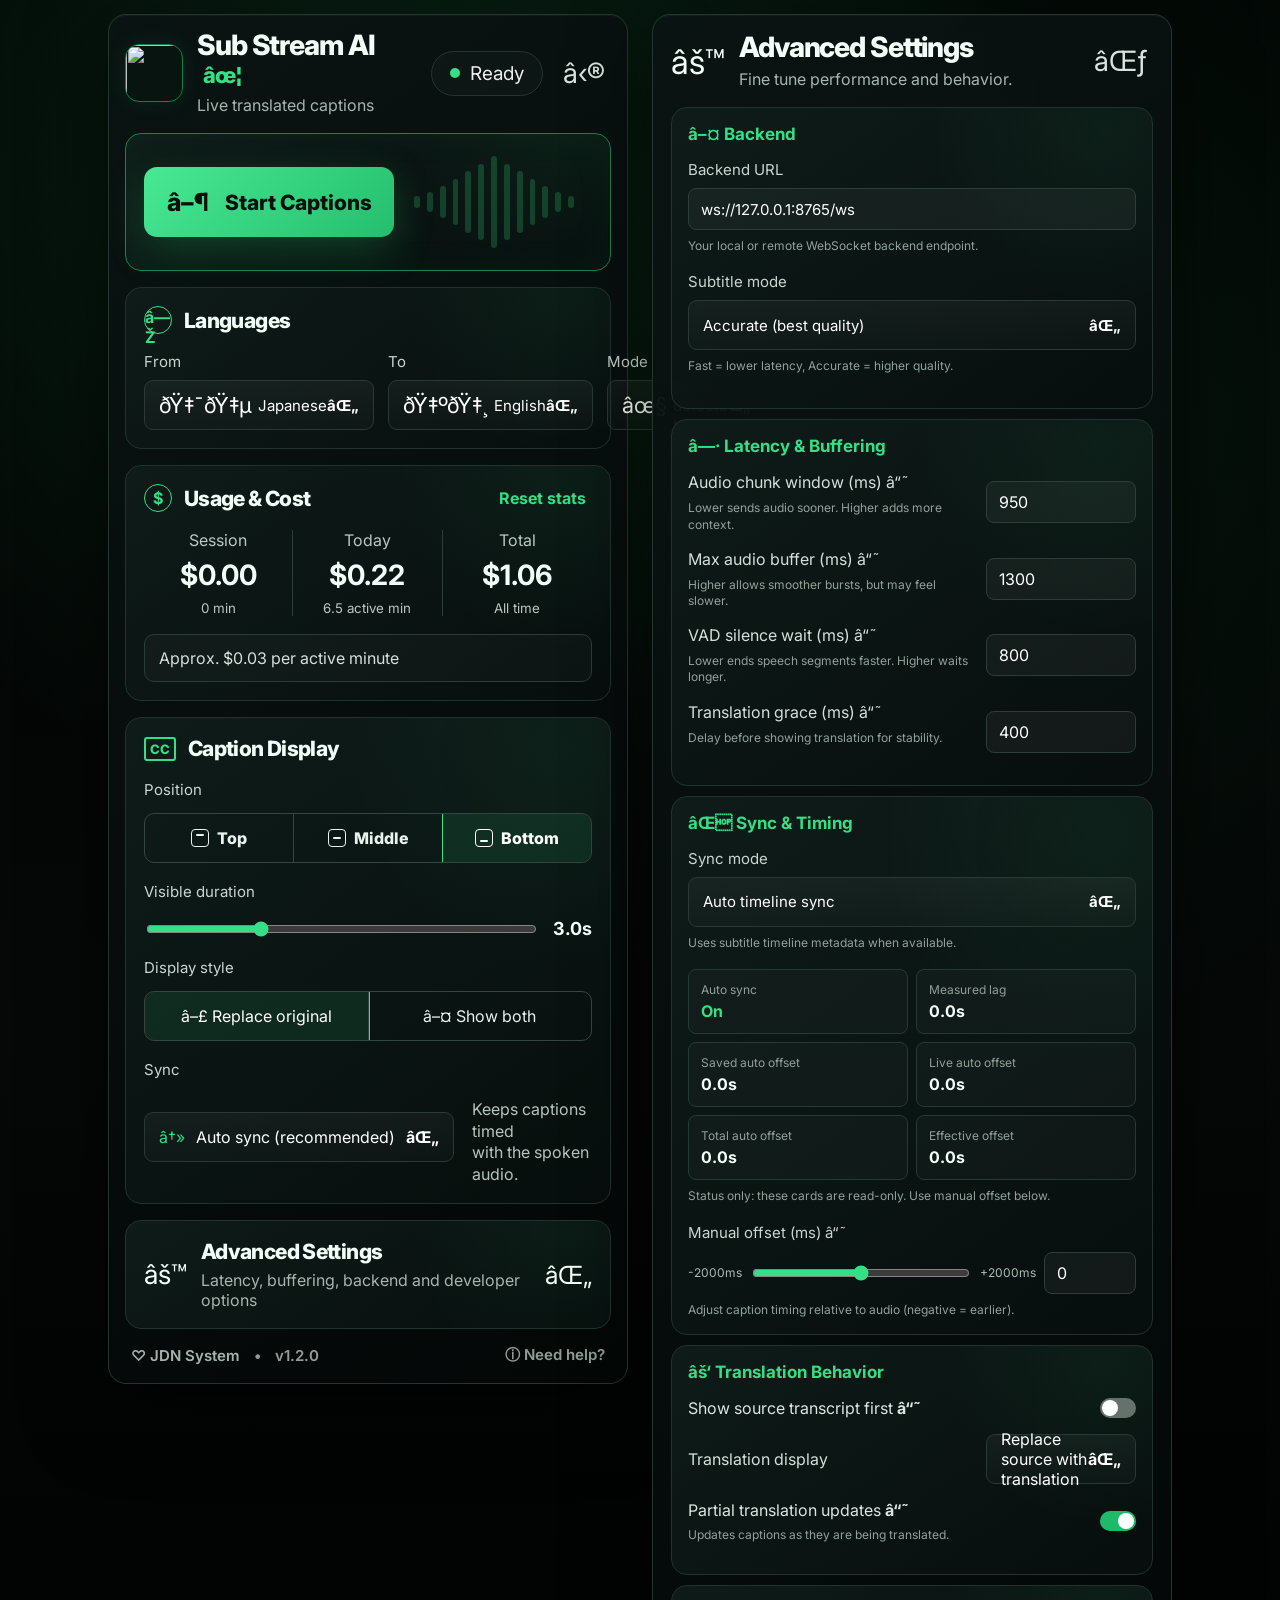
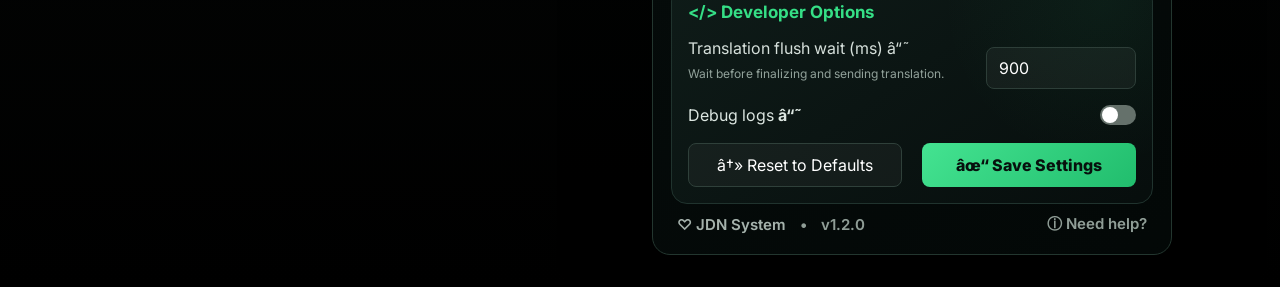
==== commit 4377cb80: "feat: update logo and enhance footer design; add language options and help hints" ====
--- a/design/index.html
+++ b/design/index.html
@@ -13,7 +13,7 @@
   <main class="stage">
     <section class="shell popup">
       <header class="app-header">
-        <div class="logo" aria-hidden="true">SS</div>
+        <img class="logo" src="../extension/icons/icon128.png" alt="" aria-hidden="true" />
         <div class="brand">
           <h1>Sub Stream AI <span class="spark">âœ¦</span></h1>
           <p>Live translated captions</p>
@@ -111,10 +111,10 @@
       </section>
 
       <footer class="footer">
-        <span>â™¡ Made for creators</span>
-        <span>â€¢</span>
+        <span class="footer-brand"><span aria-hidden="true">♡</span> JDN System</span>
+        <span aria-hidden="true">•</span>
         <span>v1.2.0</span>
-        <span class="push">â“˜ Need help?</span>
+        <span class="push">ⓘ Need help?</span>
       </footer>
     </section>
 
@@ -206,10 +206,10 @@
       </section>
 
       <footer class="footer">
-        <span>â™¡ Made for creators</span>
-        <span>â€¢</span>
+        <span class="footer-brand"><span aria-hidden="true">♡</span> JDN System</span>
+        <span aria-hidden="true">•</span>
         <span>v1.2.0</span>
-        <span class="push">â“˜ Need help?</span>
+        <span class="push">ⓘ Need help?</span>
       </footer>
     </section>
   </main>
--- a/design/styles.css
+++ b/design/styles.css
@@ -20,7 +20,7 @@
 .popup{width:520px;padding:16px}
 .advanced-panel{width:520px;padding:18px}
 .app-header,.adv-header{display:flex;align-items:center;gap:14px;margin-bottom:18px}
-.logo{width:58px;height:58px;border-radius:14px;border:1px solid #0d7f49;background:#071410;display:grid;place-items:center;color:var(--green);font-weight:800;font-size:25px;box-shadow:0 0 24px rgba(53,223,134,.09)}
+.logo{display:block;width:58px;height:58px;border-radius:14px;border:1px solid #0d7f49;background:#071410;object-fit:cover;overflow:hidden;box-shadow:0 0 24px rgba(53,223,134,.09)}
 .brand{flex:1}.brand h1,.adv-header h1{font-size:28px;line-height:1;margin:0 0 8px;font-weight:800;letter-spacing:-.04em}.brand p,.adv-header p{margin:0;color:var(--muted);font-size:16px}.spark{color:var(--green);font-size:22px;margin-left:6px}
 .status-pill{border:1px solid #24352f;border-radius:999px;padding:10px 18px;color:#eee;font-size:19px;display:flex;align-items:center;gap:10px;background:rgba(255,255,255,.02)}
 .status-pill span{width:10px;height:10px;border-radius:50%;background:var(--green)}
@@ -48,7 +48,7 @@
 input[type=range]{accent-color:var(--green);width:100%}.segmented{margin-top:14px;display:flex;border:1px solid #33463f;border-radius:10px;overflow:hidden}.segmented button{flex:1;height:48px;border:0;border-right:1px solid #33463f;background:transparent;color:#e9f2ed;cursor:pointer}.segmented button:last-child{border-right:0}.segmented .active{background:rgba(53,223,134,.1);outline:1px solid var(--green);color:#fff}.position-segment button{display:flex;align-items:center;justify-content:center;gap:8px;font-weight:800}.pos-icon{width:18px;height:18px;border:1px solid currentColor;border-radius:4px;position:relative}.pos-icon:after{content:"";position:absolute;left:4px;right:4px;height:2px;background:currentColor;border-radius:2px}.pos-icon.top:after{top:4px}.pos-icon.middle:after{top:7px}.pos-icon.bottom:after{bottom:4px}
 .sync-row{display:flex;gap:18px;align-items:center}.wide-select{max-width:310px}.green{color:var(--green)!important}.sync-row p{margin:20px 0 0;color:#b7c4bd;line-height:1.35}
 .text-btn{background:transparent;border:0;color:var(--green);font-weight:700;cursor:pointer}.cost-grid{display:grid;grid-template-columns:repeat(3,1fr);text-align:center}.cost-grid div{border-right:1px solid #2c3e38}.cost-grid div:last-child{border:0}.cost-grid span,.cost-grid small{display:block;color:#bbc8c2}.cost-grid strong{display:block;font-size:28px;margin:8px 0}.estimate{border:1px solid #2a3d36;border-radius:10px;padding:13px 14px;margin-top:18px;color:#d5dfda;background:rgba(255,255,255,.025)}
-.advanced-summary{display:flex;align-items:center;gap:14px;cursor:pointer}.advanced-summary p{margin:6px 0 0;color:var(--muted)}.gear{font-size:27px}.chev{margin-left:auto;font-size:25px}.footer{display:flex;gap:14px;color:#8f9d96;font-size:15px;padding:0 6px 2px}.push{margin-left:auto}
+.advanced-summary{display:flex;align-items:center;gap:14px;cursor:pointer}.advanced-summary p{margin:6px 0 0;color:var(--muted)}.gear{font-size:27px}.chev{margin-left:auto;font-size:25px}.footer{display:flex;align-items:center;gap:14px;color:#8f9d96;font-size:15px;font-weight:620;padding:0 6px 2px}.footer-brand{color:#a5b2ac}.push{margin-left:auto}
 .adv-header{margin-bottom:18px}.large{font-size:34px}.collapse{margin-left:auto}
 .adv-card{padding:16px;margin-bottom:10px}.adv-card h2{margin:0 0 16px;color:var(--green);font-size:17px}.stack{display:block;margin-bottom:18px}.stack small,.setting-row small,.manual small,.tiny-note{display:block;color:#91a19a;font-size:12px;margin-top:8px;line-height:1.35}
 input[type=text],.adv-card input:not([type=range]),.stack input{
